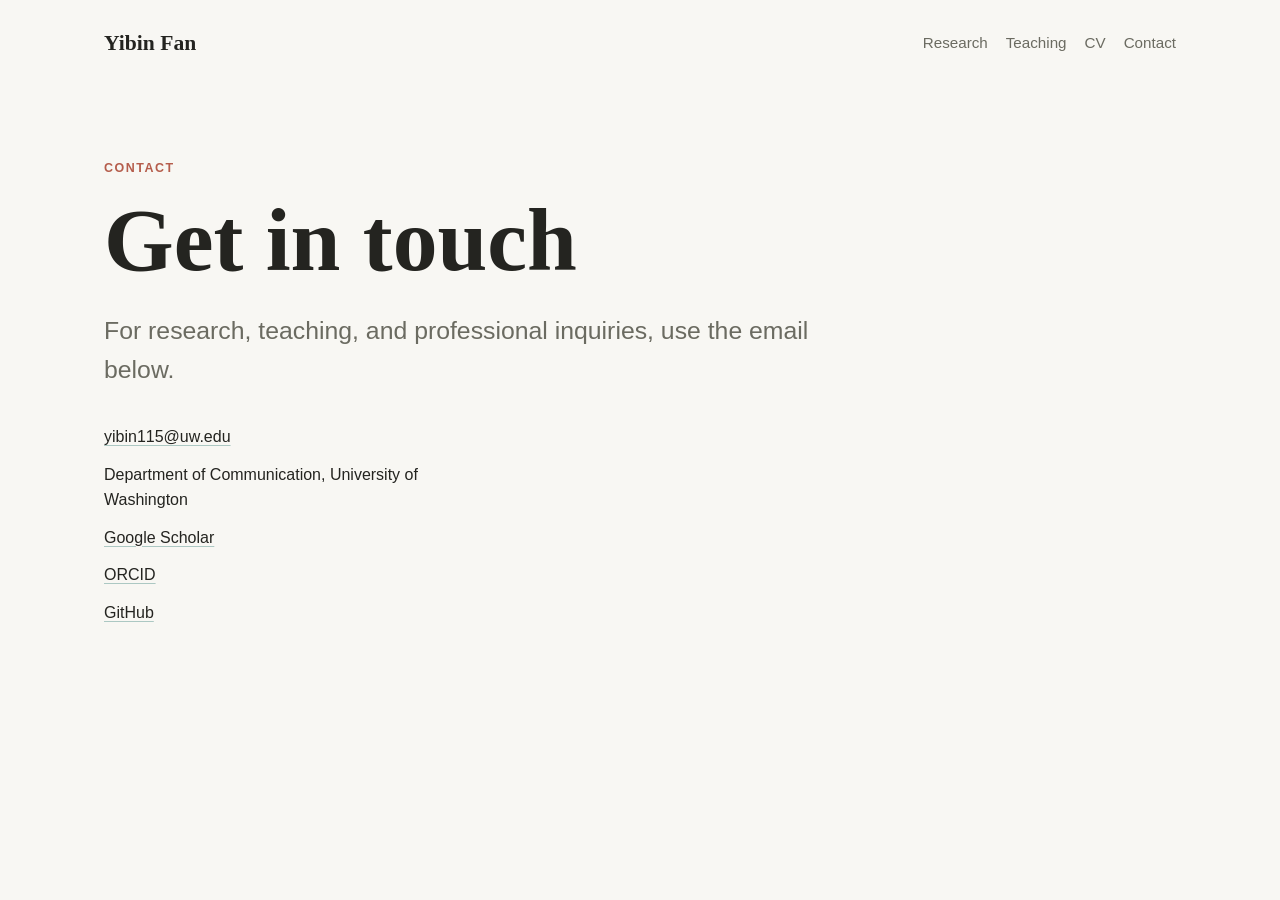
==== site/pages/contact.html @ f90cb891 "Initial commit" ====
<!doctype html>
<html lang="en">
  <head>
    <meta charset="utf-8">
    <meta name="viewport" content="width=device-width, initial-scale=1">
    <title>Contact | Yibin Fan</title>
    <meta name="description" content="Contact information and academic profiles for Yibin Fan.">
    <link rel="stylesheet" href="../styles/base.css">
  </head>
  <body>
    <header class="site-header">
      <a class="brand" href="../index.html">Yibin Fan</a>
      <nav class="nav" aria-label="Primary navigation">
        <a href="research.html">Research</a>
        <a href="teaching.html">Teaching</a>
        <a href="cv.html">CV</a>
        <a href="contact.html">Contact</a>
      </nav>
    </header>
    <main class="page">
      <p class="eyebrow">Contact</p>
      <h1>Get in touch</h1>
      <p class="lede narrow">For research, teaching, and professional inquiries, use the email below.</p>
      <div class="contact-list">
        <a href="mailto:yibin115@uw.edu">yibin115@uw.edu</a>
        <span>Department of Communication, University of Washington</span>
        <a href="#">Google Scholar</a>
        <a href="#">ORCID</a>
        <a href="#">GitHub</a>
      </div>
    </main>
  </body>
</html>
---- site/styles/base.css ----
:root {
  color-scheme: light;
  --bg: #f8f7f3;
  --surface: #ffffff;
  --text: #242420;
  --muted: #6b6b61;
  --accent: #1f6f68;
  --accent-2: #b55d4c;
  --border: #dedbd1;
  --shadow: 0 18px 45px rgba(36, 36, 32, 0.08);
}

* {
  box-sizing: border-box;
}

body {
  margin: 0;
  background: var(--bg);
  color: var(--text);
  font-family: Inter, Arial, sans-serif;
  line-height: 1.6;
}

a {
  color: inherit;
  text-decoration-color: rgba(31, 111, 104, 0.35);
  text-underline-offset: 0.18em;
}

a:hover {
  color: var(--accent);
  text-decoration-color: var(--accent);
}

.site-header {
  display: flex;
  align-items: center;
  justify-content: space-between;
  gap: 24px;
  max-width: 1120px;
  margin: 0 auto;
  padding: 26px 24px;
}

.brand {
  font-family: Georgia, "Times New Roman", serif;
  font-size: 1.35rem;
  font-weight: 700;
  text-decoration: none;
}

.nav {
  display: flex;
  flex-wrap: wrap;
  justify-content: flex-end;
  gap: 18px;
  color: var(--muted);
  font-size: 0.95rem;
}

.nav a {
  text-decoration: none;
}

.hero {
  display: grid;
  grid-template-columns: minmax(0, 1.45fr) minmax(280px, 0.75fr);
  gap: 44px;
  align-items: center;
  max-width: 1120px;
  margin: 32px auto 0;
  padding: 40px 24px 72px;
}

.hero h1,
.page h1,
.section h2,
.teaching-band h2 {
  margin: 0;
  font-family: Georgia, "Times New Roman", serif;
  line-height: 1.05;
  letter-spacing: 0;
}

.hero h1 {
  max-width: 780px;
  font-size: clamp(3.5rem, 9vw, 7.5rem);
}

.page h1 {
  max-width: 860px;
  font-size: clamp(2.6rem, 7vw, 5.6rem);
}

.section h2,
.teaching-band h2 {
  font-size: clamp(2rem, 4vw, 3.2rem);
}

.eyebrow {
  margin: 0 0 14px;
  color: var(--accent-2);
  font-size: 0.78rem;
  font-weight: 800;
  letter-spacing: 0.12em;
  text-transform: uppercase;
}

.lede {
  max-width: 720px;
  margin: 24px 0 0;
  color: var(--muted);
  font-size: clamp(1.2rem, 2vw, 1.55rem);
}

.narrow {
  max-width: 760px;
}

.actions {
  display: flex;
  flex-wrap: wrap;
  gap: 12px;
  margin-top: 34px;
}

.button {
  display: inline-flex;
  align-items: center;
  justify-content: center;
  min-height: 46px;
  padding: 0 18px;
  border: 1px solid var(--accent);
  border-radius: 6px;
  font-weight: 750;
  text-decoration: none;
}

.button.primary {
  background: var(--accent);
  color: #ffffff;
}

.button.secondary {
  color: var(--accent);
}

.profile-panel,
.summary-item,
.work-item {
  border: 1px solid var(--border);
  border-radius: 8px;
  background: rgba(255, 255, 255, 0.72);
}

.profile-panel {
  padding: 18px;
  box-shadow: var(--shadow);
}

.portrait-placeholder {
  display: grid;
  min-height: 320px;
  place-items: center;
  margin-bottom: 20px;
  border-radius: 6px;
  background: linear-gradient(135deg, rgba(31, 111, 104, 0.18), rgba(181, 93, 76, 0.16)), #ece8de;
  color: var(--muted);
  font-weight: 750;
}

dl {
  display: grid;
  gap: 16px;
  margin: 0;
}

dt {
  color: var(--muted);
  font-size: 0.78rem;
  font-weight: 800;
  letter-spacing: 0.08em;
  text-transform: uppercase;
}

dd {
  margin: 4px 0 0;
}

.section,
.page {
  max-width: 1120px;
  margin: 0 auto;
  padding: 72px 24px;
}

.section-heading {
  display: grid;
  gap: 10px;
  max-width: 760px;
  margin-bottom: 28px;
}

.grid {
  display: grid;
  gap: 16px;
}

.grid.three {
  grid-template-columns: repeat(3, minmax(0, 1fr));
}

.grid.two {
  grid-template-columns: repeat(2, minmax(0, 1fr));
}

.summary-item {
  padding: 24px;
}

.summary-item h2,
.summary-item h3,
.work-item h2,
.work-item h3 {
  margin: 0 0 10px;
  font-family: Georgia, "Times New Roman", serif;
  line-height: 1.2;
  letter-spacing: 0;
}

.summary-item p,
.work-item p,
.teaching-band p {
  margin: 0;
  color: var(--muted);
}

.work-list {
  display: grid;
  gap: 14px;
}

.work-item {
  padding: 24px;
}

.status {
  color: var(--accent-2);
  font-size: 0.78rem;
  font-weight: 800;
  letter-spacing: 0.08em;
  text-transform: uppercase;
}

.work-item a,
.text-link {
  display: inline-flex;
  margin-top: 16px;
  color: var(--accent);
  font-weight: 750;
}

.teaching-band {
  display: grid;
  grid-template-columns: minmax(0, 0.9fr) minmax(0, 1fr);
  gap: 34px;
  align-items: start;
  max-width: 1120px;
  margin: 0 auto 48px;
  padding: 56px 24px;
  border-top: 1px solid var(--border);
  border-bottom: 1px solid var(--border);
}

.page-list {
  margin-top: 34px;
}

.contact-list {
  display: grid;
  gap: 12px;
  max-width: 360px;
  margin-top: 34px;
}

.small-note {
  margin-top: 18px;
  color: var(--muted);
  font-size: 0.95rem;
}

.footer {
  display: flex;
  align-items: center;
  justify-content: space-between;
  gap: 18px;
  max-width: 1120px;
  margin: 0 auto;
  padding: 36px 24px 54px;
  color: var(--muted);
}

.footer p {
  margin: 0;
}

.footer-links {
  display: flex;
  flex-wrap: wrap;
  gap: 16px;
}

@media (max-width: 820px) {
  .site-header,
  .footer {
    align-items: flex-start;
    flex-direction: column;
  }

  .nav {
    justify-content: flex-start;
  }

  .hero,
  .teaching-band {
    grid-template-columns: 1fr;
  }

  .grid.three,
  .grid.two {
    grid-template-columns: 1fr;
  }

  .hero {
    padding-top: 18px;
  }

  .portrait-placeholder {
    min-height: 240px;
  }
}
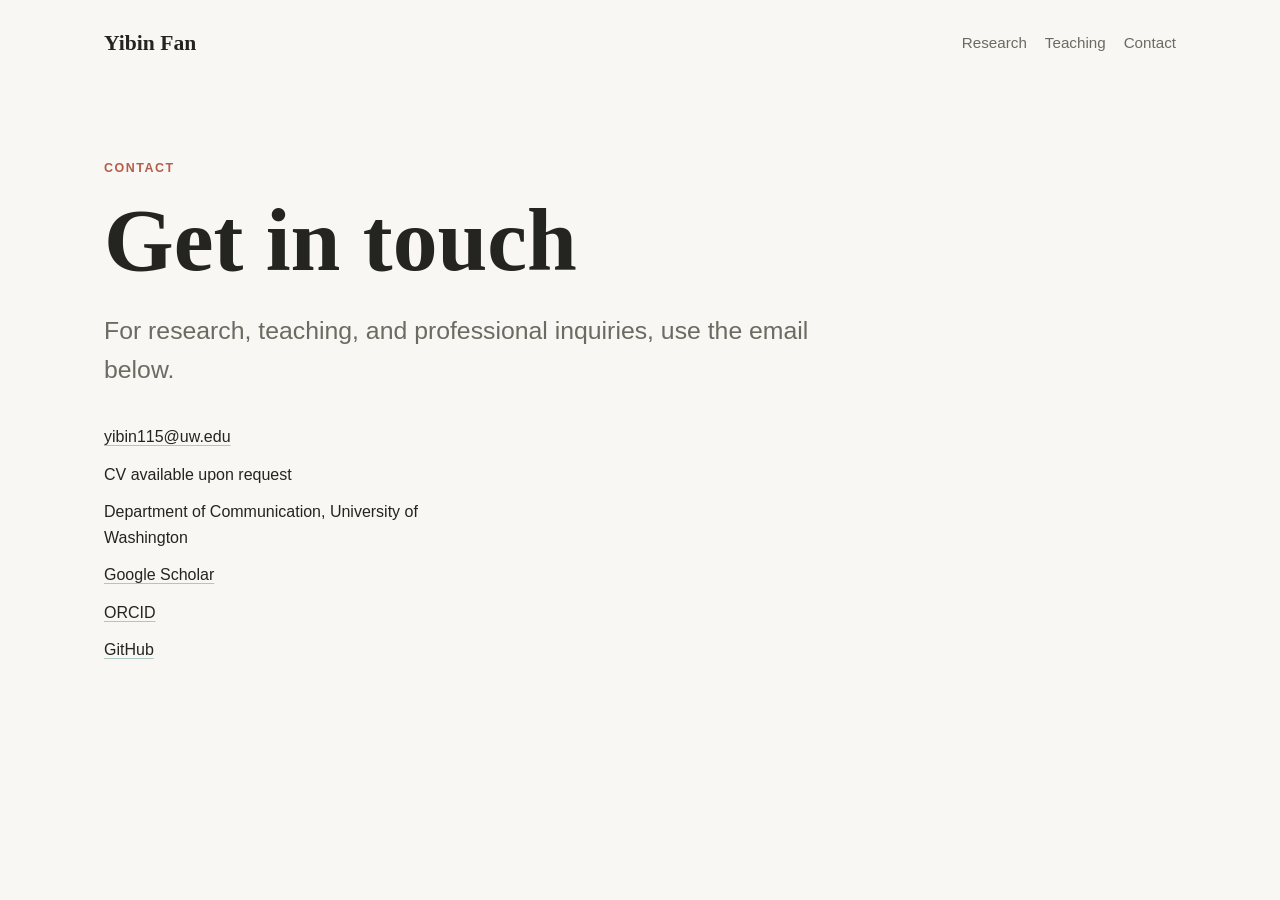
==== commit 394dd60f: "Update publications, teaching, and CV access" ====
--- a/site/pages/contact.html
+++ b/site/pages/contact.html
@@ -13,7 +13,6 @@
       <nav class="nav" aria-label="Primary navigation">
         <a href="research.html">Research</a>
         <a href="teaching.html">Teaching</a>
-        <a href="cv.html">CV</a>
         <a href="contact.html">Contact</a>
       </nav>
     </header>
@@ -23,8 +22,9 @@
       <p class="lede narrow">For research, teaching, and professional inquiries, use the email below.</p>
       <div class="contact-list">
         <a href="mailto:yibin115@uw.edu">yibin115@uw.edu</a>
+        <span>CV available upon request</span>
         <span>Department of Communication, University of Washington</span>
-        <a href="#">Google Scholar</a>
+        <a href="https://scholar.google.com/citations?user=-ZSV1sAAAAAJ&hl=en&oi=sra">Google Scholar</a>
         <a href="#">ORCID</a>
         <a href="#">GitHub</a>
       </div>
--- a/site/styles/base.css
+++ b/site/styles/base.css
@@ -107,6 +107,10 @@
   text-transform: uppercase;
 }
 
+.section-heading .eyebrow {
+  color: var(--accent-2);
+}
+
 .lede {
   max-width: 720px;
   margin: 24px 0 0;
@@ -159,12 +163,24 @@
   box-shadow: var(--shadow);
 }
 
+.portrait,
 .portrait-placeholder {
-  display: grid;
+  display: block;
+  width: 100%;
+  aspect-ratio: 4 / 5;
   min-height: 320px;
-  place-items: center;
   margin-bottom: 20px;
   border-radius: 6px;
+}
+
+.portrait {
+  object-fit: cover;
+  object-position: 58% 48%;
+}
+
+.portrait-placeholder {
+  display: grid;
+  place-items: center;
   background: linear-gradient(135deg, rgba(31, 111, 104, 0.18), rgba(181, 93, 76, 0.16)), #ece8de;
   color: var(--muted);
   font-weight: 750;
@@ -236,6 +252,26 @@
   color: var(--muted);
 }
 
+.keyword-list {
+  display: flex;
+  flex-wrap: wrap;
+  gap: 8px;
+  margin-top: 18px;
+}
+
+.keyword-list span {
+  display: inline-flex;
+  align-items: center;
+  min-height: 30px;
+  padding: 4px 10px;
+  border: 1px solid rgba(181, 93, 76, 0.24);
+  border-radius: 999px;
+  background: rgba(181, 93, 76, 0.08);
+  color: var(--accent-2);
+  font-size: 0.82rem;
+  font-weight: 750;
+}
+
 .work-list {
   display: grid;
   gap: 14px;
@@ -258,6 +294,183 @@
   display: inline-flex;
   margin-top: 16px;
   color: var(--accent);
+  font-weight: 750;
+}
+
+.sr-only {
+  position: absolute;
+  width: 1px;
+  height: 1px;
+  padding: 0;
+  overflow: hidden;
+  clip: rect(0, 0, 0, 0);
+  white-space: nowrap;
+  border: 0;
+}
+
+.research-page {
+  padding-top: 46px;
+}
+
+.research-intro {
+  max-width: 940px;
+  margin-top: 0;
+  color: var(--text);
+}
+
+.research-lines {
+  display: grid;
+  grid-template-columns: repeat(2, minmax(0, 1fr));
+  gap: 16px;
+  margin-top: 42px;
+}
+
+.line-card h2 {
+  margin: 0 0 14px;
+  font-family: Georgia, "Times New Roman", serif;
+  font-size: clamp(1.75rem, 3vw, 2.65rem);
+  line-height: 1.1;
+  letter-spacing: 0;
+}
+
+.research-section {
+  margin-top: 72px;
+}
+
+.publication-list {
+  display: grid;
+  gap: 14px;
+}
+
+.publication-item {
+  padding: 24px;
+  border: 1px solid var(--border);
+  border-radius: 8px;
+  background: rgba(255, 255, 255, 0.72);
+}
+
+.teaching-course {
+  padding: 24px;
+  border: 1px solid var(--border);
+  border-radius: 8px;
+  background: rgba(255, 255, 255, 0.72);
+}
+
+.publication-item h3 {
+  max-width: 920px;
+  margin: 0 0 8px;
+  font-family: Georgia, "Times New Roman", serif;
+  font-size: clamp(1.35rem, 2vw, 1.8rem);
+  line-height: 1.2;
+  letter-spacing: 0;
+}
+
+.teaching-course h3 {
+  max-width: 920px;
+  margin: 0 0 8px;
+  font-family: Georgia, "Times New Roman", serif;
+  font-size: clamp(1.35rem, 2vw, 1.8rem);
+  line-height: 1.2;
+  letter-spacing: 0;
+}
+
+.publication-item p {
+  max-width: 920px;
+  margin: 0;
+  color: var(--muted);
+}
+
+.teaching-course p {
+  max-width: 920px;
+  margin: 0;
+  color: var(--muted);
+}
+
+.publication-item a {
+  display: inline-flex;
+  margin-top: 14px;
+  color: var(--accent);
+  font-weight: 750;
+}
+
+.teaching-course a {
+  display: inline-flex;
+  margin-top: 14px;
+  color: var(--accent);
+  font-weight: 750;
+}
+
+.link-row {
+  display: flex;
+  flex-wrap: wrap;
+  gap: 14px;
+  margin-top: 14px;
+}
+
+.link-row a {
+  margin-top: 0;
+}
+
+.authors,
+.venue-note {
+  font-weight: 750;
+}
+
+.publication-item .authors {
+  margin-bottom: 10px;
+  color: var(--text);
+}
+
+.publication-item .venue-note {
+  margin-top: 12px;
+  color: var(--accent);
+}
+
+.correspondence-note {
+  margin: 6px 0 0;
+  color: var(--muted);
+  font-size: 0.92rem;
+}
+
+.conference-grid {
+  display: grid;
+  grid-template-columns: repeat(2, minmax(0, 1fr));
+  gap: 16px;
+}
+
+.conference-group {
+  padding: 22px;
+  border: 1px solid var(--border);
+  border-radius: 8px;
+  background: rgba(255, 255, 255, 0.72);
+}
+
+.conference-group h3 {
+  display: inline-flex;
+  margin: 0 0 14px;
+  padding: 4px 10px;
+  border-radius: 999px;
+  background: rgba(31, 111, 104, 0.1);
+  color: var(--accent);
+  font-size: 0.86rem;
+  letter-spacing: 0.08em;
+  text-transform: uppercase;
+}
+
+.conference-group ul {
+  display: grid;
+  gap: 12px;
+  margin: 0;
+  padding: 0;
+  list-style: none;
+}
+
+.conference-group li {
+  color: var(--muted);
+}
+
+.conference-group span {
+  color: var(--text);
   font-weight: 750;
 }
 
@@ -328,7 +541,9 @@
   }
 
   .grid.three,
-  .grid.two {
+  .grid.two,
+  .research-lines,
+  .conference-grid {
     grid-template-columns: 1fr;
   }
 
@@ -336,8 +551,8 @@
     padding-top: 18px;
   }
 
+  .portrait,
   .portrait-placeholder {
     min-height: 240px;
   }
 }
-
